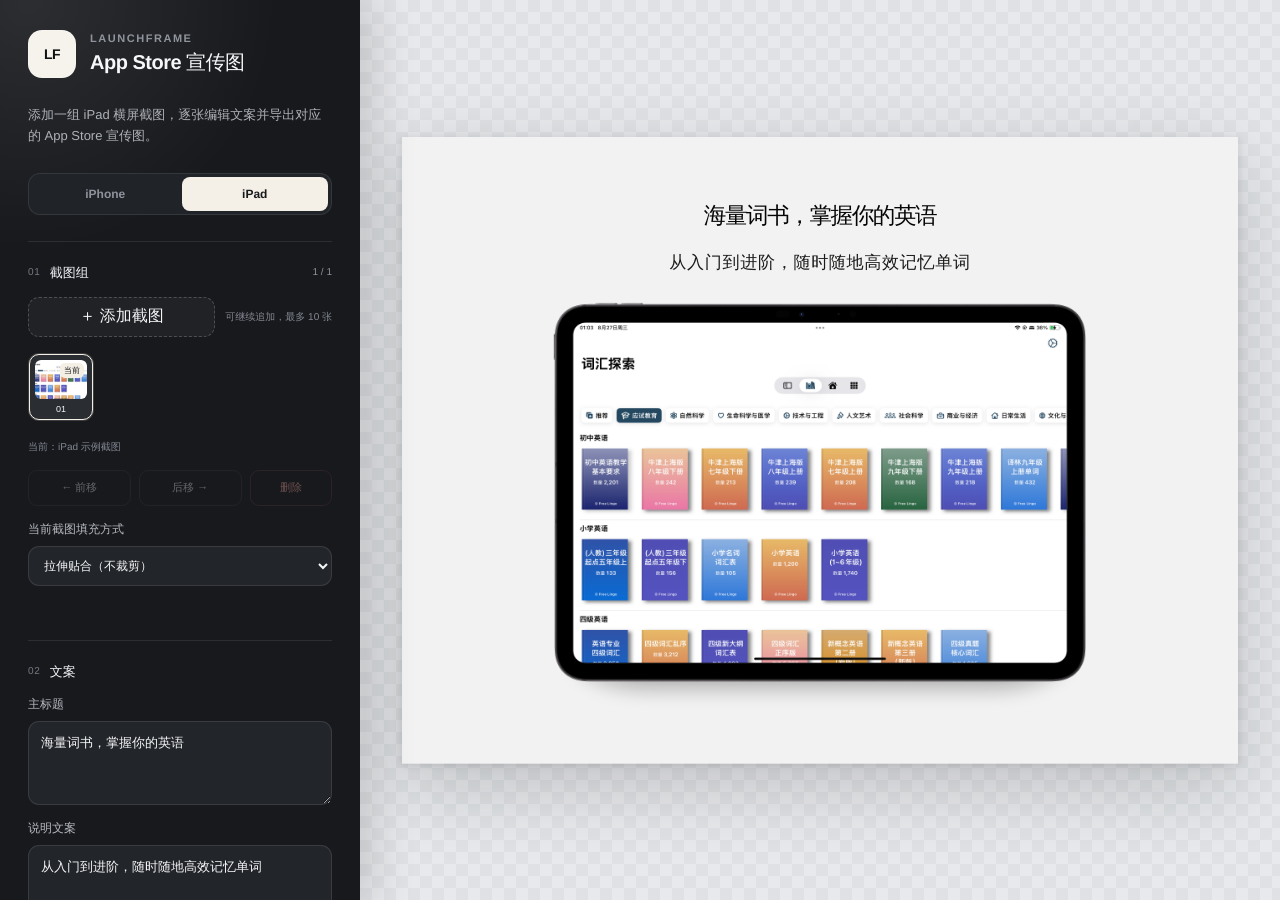
==== ipad.html @ 3bd72f80 "Add iPad App Store renderer" ====
<!doctype html>
<html lang="zh-CN">
  <head>
    <meta charset="UTF-8" />
    <meta name="viewport" content="width=device-width, initial-scale=1" />
    <meta name="color-scheme" content="light" />
    <title>LaunchFrame · iPad App Store 宣传图</title>
    <link rel="stylesheet" href="./styles.css?v=20260714" />
  </head>
  <body data-product="ipad">
    <div class="workspace">
      <aside class="controls" aria-label="iPad 宣传图设置">
        <header class="controls-header">
          <div class="product-mark" aria-hidden="true">LF</div>
          <div>
            <p class="eyebrow">LaunchFrame</p>
            <h1>App Store 宣传图</h1>
          </div>
        </header>

        <p class="intro">
          添加一组 iPad 横屏截图，逐张编辑文案并导出对应的 App Store 宣传图。
        </p>

        <nav class="product-switcher" aria-label="设备类型">
          <a href="./">iPhone</a>
          <a href="./ipad.html" aria-current="page">iPad</a>
        </nav>

        <section class="control-section" aria-labelledby="screenshots-heading">
          <div class="section-heading">
            <span class="section-index">01</span>
            <h2 id="screenshots-heading">截图组</h2>
            <output id="pagePosition" class="page-position" aria-live="polite">1 / 1</output>
          </div>

          <div class="screenshot-add-row">
            <input
              id="screenshotInput"
              class="visually-hidden"
              type="file"
              multiple
              accept="image/png,image/jpeg,image/webp"
              aria-describedby="screenshotHelp"
            />
            <label id="screenshotAddButton" class="upload-button screenshot-add-button" for="screenshotInput">
              ＋ 添加截图
            </label>
            <small id="screenshotHelp">可继续追加，最多 10 张</small>
          </div>

          <ol id="screenshotList" class="screenshot-list" aria-label="宣传图顺序"></ol>
          <p id="screenshotName" class="current-screenshot-name"></p>

          <div class="screenshot-order-actions" role="group" aria-label="当前截图操作">
            <button id="moveScreenshotPrevious" class="secondary-button" type="button">← 前移</button>
            <button id="moveScreenshotNext" class="secondary-button" type="button">后移 →</button>
            <button id="deleteScreenshot" class="danger-button" type="button">删除</button>
          </div>

          <label class="field" for="fitSelect">
            <span>当前截图填充方式</span>
            <select id="fitSelect">
              <option value="fill">拉伸贴合（不裁剪）</option>
              <option value="cover">铺满屏幕（可能裁剪）</option>
              <option value="contain">完整显示（可能留边）</option>
            </select>
          </label>

          <p id="screenshotStatus" class="screenshot-status" role="status" aria-live="polite"></p>
        </section>

        <section class="control-section" aria-labelledby="content-heading">
          <div class="section-heading">
            <span class="section-index">02</span>
            <h2 id="content-heading">文案</h2>
          </div>

          <label class="field" for="titleInput">
            <span>主标题</span>
            <textarea id="titleInput" rows="3" spellcheck="false"></textarea>
          </label>

          <label class="field" for="subtitleInput">
            <span>说明文案</span>
            <textarea id="subtitleInput" rows="3" spellcheck="false"></textarea>
          </label>
        </section>

        <section class="control-section" aria-labelledby="device-heading">
          <div class="section-heading">
            <span class="section-index">03</span>
            <h2 id="device-heading">设备</h2>
          </div>

          <label class="field" for="frameSelect">
            <span>iPad 原机框</span>
            <select id="frameSelect"></select>
          </label>
        </section>

        <section class="control-section" aria-labelledby="layout-heading">
          <div class="section-heading">
            <span class="section-index">04</span>
            <h2 id="layout-heading">构图微调</h2>
          </div>

          <label class="range-field" for="deviceWidthInput">
            <span>
              <span>iPad 宽度</span>
              <output id="deviceWidthOutput" for="deviceWidthInput"></output>
            </span>
            <input id="deviceWidthInput" type="range" min="1500" max="2200" step="4" />
          </label>

          <label class="range-field" for="deviceTopInput">
            <span>
              <span>iPad 上边距</span>
              <output id="deviceTopOutput" for="deviceTopInput"></output>
            </span>
            <input id="deviceTopInput" type="range" min="460" max="720" step="4" />
          </label>
        </section>

        <div id="controlsActions" class="controls-actions">
          <button id="resetButton" class="secondary-button" type="button">恢复默认</button>
          <button id="focusButton" class="secondary-button" type="button">专注预览</button>
          <button id="exportButton" class="primary-button export-current" type="button" disabled>
            导出当前 PNG
          </button>
          <button id="exportAllButton" class="secondary-button export-all" type="button" hidden>
            导出全部（1）
          </button>
        </div>

        <p id="multiDownloadHint" class="download-hint" hidden>
          将逐张下载多个 PNG；浏览器可能询问是否允许多个下载。
        </p>
        <p id="exportStatus" class="export-status" role="status" aria-live="polite"></p>

        <footer class="controls-footer">
          <span>iPad 横屏画布</span>
          <strong>2732 × 2048 px</strong>
          <span id="zoomLabel" class="zoom-label"></span>
        </footer>
      </aside>

      <main id="stage" class="stage" aria-label="iPad 宣传图预览区域">
        <div id="canvasShell" class="canvas-shell">
          <article id="artboard" class="artboard" aria-label="iPad App Store 宣传图画布">
            <header class="poster-copy">
              <h2 id="posterTitle"></h2>
              <p id="posterSubtitle"></p>
            </header>

            <div id="device" class="device" aria-label="iPad 预览">
              <div id="deviceScreen" class="device-screen">
                <img id="screenshotImage" crossorigin="anonymous" alt="应用截图" hidden />
                <div id="screenPlaceholder" class="screen-placeholder">
                  <span>上传 iPad 横屏截图</span>
                </div>
              </div>
              <img id="frameImage" class="frame-image" alt="" />
            </div>
          </article>
        </div>
      </main>
    </div>

    <div class="poster-copy export-text-measure" aria-hidden="true">
      <h2 id="exportMeasureTitle"></h2>
      <p id="exportMeasureSubtitle"></p>
    </div>

    <script src="./app.js?v=20260714-3"></script>
  </body>
</html>
---- styles.css ----
:root {
  color: #17181b;
  background: #e7e8eb;
  font-family:
    Inter, ui-sans-serif, -apple-system, BlinkMacSystemFont, "SF Pro Text",
    "PingFang SC", "Microsoft YaHei", sans-serif;
  font-synthesis: none;
  text-rendering: geometricPrecision;
  --artboard-width: 1320px;
  --artboard-height: 2868px;
  --poster-background: #fdfdfc;
  --screenshot-aspect-ratio: 1320 / 2868;
  --copy-top: 130px;
  --copy-side: 82px;
  --copy-width: 1156px;
  --title-font-family: "PingFang SC", "SF Pro Display", "Helvetica Neue", Arial, sans-serif;
  --title-font-size: 112px;
  --title-font-weight: 750;
  --title-letter-spacing: -5px;
  --title-line-height: 1.04;
  --subtitle-font-family: "Songti SC", STSong, "Noto Serif CJK SC", "Times New Roman", serif;
  --subtitle-font-size: 60px;
  --subtitle-font-weight: 400;
  --subtitle-letter-spacing: 2px;
  --subtitle-line-height: 1.4;
  --copy-gap: 60px;
  --device-default-width: 930px;
}

* {
  box-sizing: border-box;
}

[hidden] {
  display: none !important;
}

html,
body {
  width: 100%;
  min-width: 0;
  height: 100%;
  margin: 0;
}

body {
  overflow: hidden;
}

button,
textarea,
select,
input {
  font: inherit;
}

button,
select,
input[type="range"],
.upload-button {
  cursor: pointer;
}

.workspace {
  display: grid;
  grid-template-columns: 360px minmax(0, 1fr);
  width: 100%;
  height: 100%;
}

.controls {
  position: relative;
  z-index: 10;
  display: flex;
  flex-direction: column;
  gap: 26px;
  min-width: 0;
  padding: 30px 28px 24px;
  overflow-y: auto;
  color: #f6f7f8;
  background:
    radial-gradient(circle at 8% 0%, rgb(255 255 255 / 9%), transparent 26%),
    #17191d;
  box-shadow: 12px 0 42px rgb(17 18 20 / 16%);
}

.controls-header {
  display: flex;
  align-items: center;
  gap: 14px;
}

.product-mark {
  display: grid;
  flex: 0 0 auto;
  place-items: center;
  width: 48px;
  height: 48px;
  border: 1px solid rgb(255 255 255 / 16%);
  border-radius: 14px;
  color: #111215;
  background: #f6f3ed;
  font-size: 14px;
  font-weight: 800;
  letter-spacing: -0.04em;
}

.eyebrow,
.controls-header h1,
.section-heading h2,
.intro,
.poster-copy h2,
.poster-copy p {
  margin: 0;
}

.eyebrow {
  margin-bottom: 4px;
  color: #90949c;
  font-size: 11px;
  font-weight: 700;
  letter-spacing: 0.14em;
  text-transform: uppercase;
}

.controls-header h1 {
  font-size: 20px;
  font-weight: 680;
  letter-spacing: -0.025em;
}

.intro {
  color: #aeb1b7;
  font-size: 13px;
  line-height: 1.65;
}

.product-switcher {
  display: grid;
  grid-template-columns: 1fr 1fr;
  gap: 3px;
  padding: 3px;
  border: 1px solid rgb(255 255 255 / 9%);
  border-radius: 12px;
  background: #202328;
}

.product-switcher a {
  display: grid;
  place-items: center;
  min-height: 34px;
  border-radius: 8px;
  color: #8f939b;
  font-size: 12px;
  font-weight: 650;
  text-decoration: none;
  transition:
    color 150ms ease,
    background 150ms ease;
}

.product-switcher a:hover {
  color: #f1f2f3;
}

.product-switcher a[aria-current="page"] {
  color: #18191c;
  background: #f4f0e7;
}

.control-section {
  display: grid;
  gap: 15px;
  padding-top: 22px;
  border-top: 1px solid rgb(255 255 255 / 9%);
}

.section-heading {
  display: flex;
  align-items: center;
  gap: 9px;
}

.page-position {
  margin-left: auto;
  color: #8d919a;
  font-size: 10px;
  font-variant-numeric: tabular-nums;
}

.section-index {
  color: #757982;
  font-size: 10px;
  font-variant-numeric: tabular-nums;
  letter-spacing: 0.08em;
}

.section-heading h2 {
  font-size: 13px;
  font-weight: 660;
}

.field,
.range-field {
  display: grid;
  gap: 8px;
  color: #b7bac0;
  font-size: 12px;
  font-weight: 580;
}

.field textarea,
.field select {
  width: 100%;
  border: 1px solid rgb(255 255 255 / 10%);
  border-radius: 11px;
  outline: none;
  color: #f5f6f7;
  background: #22252a;
  transition:
    border-color 150ms ease,
    background 150ms ease;
}

.field textarea {
  min-height: 76px;
  padding: 11px 12px;
  resize: vertical;
  font-size: 13px;
  line-height: 1.55;
}

.field select {
  height: 40px;
  padding: 0 11px;
  font-size: 12px;
}

.field textarea:focus,
.field select:focus,
.upload-button:focus-within {
  border-color: #f4efe4;
  background: #272a30;
}

.upload-button {
  display: grid;
  gap: 3px;
  min-height: 58px;
  padding: 11px 12px;
  border: 1px dashed rgb(255 255 255 / 20%);
  border-radius: 11px;
  color: #f3f4f5;
  background: rgb(255 255 255 / 4%);
  transition:
    border-color 150ms ease,
    background 150ms ease;
}

.upload-button:hover {
  border-color: rgb(255 255 255 / 42%);
  background: rgb(255 255 255 / 7%);
}

.upload-button small {
  max-width: 100%;
  overflow: hidden;
  color: #838791;
  font-size: 10px;
  font-weight: 500;
  text-overflow: ellipsis;
  white-space: nowrap;
}

.screenshot-add-row {
  display: grid;
  grid-template-columns: 1fr auto;
  align-items: center;
  gap: 6px 10px;
}

.screenshot-add-button {
  display: flex;
  align-items: center;
  justify-content: center;
  min-height: 40px;
  padding: 8px 12px;
}

.screenshot-add-row small {
  color: #838791;
  font-size: 10px;
  white-space: nowrap;
}

.screenshot-add-button[aria-disabled="true"] {
  cursor: not-allowed;
  opacity: 0.48;
}

.screenshot-list {
  display: flex;
  gap: 8px;
  margin: 0;
  padding: 2px 1px 7px;
  overflow-x: auto;
  list-style: none;
  overscroll-behavior-inline: contain;
  scroll-snap-type: x proximity;
}

.screenshot-item {
  flex: 0 0 64px;
  scroll-snap-align: start;
}

.screenshot-card {
  position: relative;
  display: grid;
  gap: 5px;
  width: 100%;
  padding: 5px;
  border: 1px solid rgb(255 255 255 / 10%);
  border-radius: 10px;
  color: #aeb1b7;
  background: #22252a;
}

.screenshot-card img,
.screenshot-card-placeholder {
  display: block;
  width: 100%;
  aspect-ratio: var(--screenshot-aspect-ratio);
  border-radius: 6px;
  background: #34373d;
}

.screenshot-card img {
  object-fit: cover;
}

.screenshot-card-placeholder {
  background:
    linear-gradient(135deg, rgb(255 255 255 / 8%), transparent 55%),
    #34373d;
}

.screenshot-card[aria-current="true"] {
  border-color: #f4efe4;
  color: #f5f6f7;
  background: #2a2d32;
  box-shadow: 0 0 0 1px rgb(244 239 228 / 18%);
}

.screenshot-card-index {
  font-size: 9px;
  font-variant-numeric: tabular-nums;
  text-align: center;
}

.screenshot-current-badge {
  position: absolute;
  top: 8px;
  right: 8px;
  padding: 2px 4px;
  border-radius: 5px;
  color: #17191d;
  background: #f4efe4;
  font-size: 8px;
}

.screenshot-card:not([aria-current="true"]) .screenshot-current-badge {
  display: none;
}

.current-screenshot-name,
.screenshot-status {
  margin: -2px 0 0;
  color: #838791;
  font-size: 10px;
  line-height: 1.5;
}

.current-screenshot-name {
  overflow: hidden;
  text-overflow: ellipsis;
  white-space: nowrap;
}

.screenshot-status {
  min-height: 15px;
}

.screenshot-status.is-error {
  color: #ffaaa0;
}

.screenshot-order-actions {
  display: grid;
  grid-template-columns: 1fr 1fr 0.8fr;
  gap: 8px;
}

.screenshot-order-actions button {
  min-height: 36px;
  border-radius: 9px;
  font-size: 11px;
  font-weight: 650;
}

.screenshot-order-actions button:disabled {
  cursor: not-allowed;
  opacity: 0.38;
}

.danger-button {
  border: 1px solid rgb(255 128 116 / 25%);
  color: #ffaaa0;
  background: transparent;
}

.range-field > span {
  display: flex;
  justify-content: space-between;
  gap: 12px;
}

.range-field output {
  color: #f3f4f5;
  font-size: 11px;
  font-variant-numeric: tabular-nums;
}

.range-field input {
  width: 100%;
  accent-color: #f3efe7;
}

.controls-actions {
  display: grid;
  grid-template-columns: 1fr 1fr;
  gap: 10px;
}

.controls-actions button {
  min-height: 42px;
  border-radius: 11px;
  font-size: 12px;
  font-weight: 680;
}

.controls-actions button:disabled {
  cursor: not-allowed;
  opacity: 0.58;
}

.secondary-button {
  border: 1px solid rgb(255 255 255 / 12%);
  color: #e5e6e8;
  background: transparent;
}

.primary-button {
  border: 1px solid #f4f0e7;
  color: #18191c;
  background: #f4f0e7;
}

.export-current {
  grid-column: 1 / -1;
}

.controls-actions.has-multiple .export-current {
  grid-column: auto;
  border-color: rgb(255 255 255 / 12%);
  color: #e5e6e8;
  background: transparent;
}

.controls-actions.has-multiple .export-all {
  border-color: #f4f0e7;
  color: #18191c;
  background: #f4f0e7;
}

.download-hint {
  margin: -18px 0 0;
  color: #838791;
  font-size: 10px;
  line-height: 1.5;
  text-align: center;
}

.export-status {
  min-height: 15px;
  margin: -18px 0 0;
  color: #92969f;
  font-size: 10px;
  line-height: 1.5;
  text-align: center;
}

.export-status.is-error {
  color: #ffaaa0;
}

button:focus-visible,
.screenshot-card:focus-visible,
.product-switcher a:focus-visible,
#screenshotInput:focus-visible + .screenshot-add-button {
  outline: 2px solid #f4efe4;
  outline-offset: 2px;
}

.controls-footer {
  display: flex;
  align-items: baseline;
  gap: 8px;
  margin-top: auto;
  padding-top: 4px;
  color: #737780;
  font-size: 10px;
  font-variant-numeric: tabular-nums;
}

.controls-footer strong {
  color: #b7bac0;
  font-weight: 600;
}

.zoom-label {
  margin-left: auto;
}

.stage {
  position: relative;
  display: grid;
  place-items: center;
  min-width: 0;
  min-height: 0;
  padding: 42px;
  overflow: auto;
  background:
    linear-gradient(45deg, rgb(255 255 255 / 28%) 25%, transparent 25%) 0 0 / 24px 24px,
    linear-gradient(-45deg, rgb(255 255 255 / 28%) 25%, transparent 25%) 0 12px / 24px 24px,
    linear-gradient(45deg, transparent 75%, rgb(255 255 255 / 28%) 75%) 12px -12px / 24px 24px,
    linear-gradient(-45deg, transparent 75%, rgb(255 255 255 / 28%) 75%) -12px 0 / 24px 24px,
    #dfe1e4;
}

.canvas-shell {
  position: relative;
  flex: none;
  box-shadow:
    0 24px 70px rgb(19 21 24 / 18%),
    0 2px 8px rgb(19 21 24 / 12%);
}

.artboard {
  position: absolute;
  inset: 0 auto auto 0;
  width: var(--artboard-width);
  height: var(--artboard-height);
  overflow: hidden;
  color: #080808;
  background: var(--poster-background);
  transform-origin: left top;
  -webkit-font-smoothing: antialiased;
}

.poster-copy {
  position: absolute;
  z-index: 5;
  top: var(--copy-top);
  right: var(--copy-side);
  left: var(--copy-side);
  text-align: center;
}

.poster-copy h2 {
  color: #050505;
  font-family: var(--title-font-family);
  font-size: var(--title-font-size);
  font-weight: var(--title-font-weight);
  letter-spacing: var(--title-letter-spacing);
  line-height: var(--title-line-height);
  white-space: pre-line;
}

.poster-copy p {
  margin-top: var(--copy-gap);
  color: #1b1b1a;
  font-family: var(--subtitle-font-family);
  font-size: var(--subtitle-font-size);
  font-weight: var(--subtitle-font-weight);
  letter-spacing: var(--subtitle-letter-spacing);
  line-height: var(--subtitle-line-height);
  white-space: pre-line;
}

.export-text-measure {
  position: fixed;
  z-index: -1;
  top: 0;
  right: auto;
  left: -10000px;
  width: var(--copy-width);
  opacity: 0;
  pointer-events: none;
}

.device {
  position: absolute;
  z-index: 2;
  left: 50%;
  width: var(--device-default-width);
  isolation: isolate;
  transform: translateX(-50%);
}

.device::before {
  position: absolute;
  z-index: -2;
  inset: 3% 5% 2%;
  border-radius: 15% / 8%;
  background: rgb(0 0 0 / 18%);
  box-shadow:
    0 42px 64px rgb(0 0 0 / 25%),
    0 10px 22px rgb(0 0 0 / 12%);
  content: "";
}

.device-screen {
  position: absolute;
  z-index: 1;
  overflow: hidden;
  background: #f2f4f5;
}

.device-screen img {
  display: block;
  width: 100%;
  height: 100%;
  object-fit: cover;
  object-position: center;
}

.screen-placeholder {
  display: grid;
  position: absolute;
  inset: 0;
  place-items: center;
  color: #61717c;
  background:
    radial-gradient(circle at 30% 22%, #e5f5f5, transparent 38%),
    linear-gradient(145deg, #f5f1e9, #d8e8ec);
  font-size: 44px;
  font-weight: 650;
}

.frame-image {
  position: absolute;
  z-index: 3;
  inset: 0;
  display: block;
  width: 100%;
  height: 100%;
  pointer-events: none;
  user-select: none;
}

.visually-hidden {
  position: absolute !important;
  width: 1px !important;
  height: 1px !important;
  padding: 0 !important;
  overflow: hidden !important;
  clip: rect(0, 0, 0, 0) !important;
  white-space: nowrap !important;
  border: 0 !important;
}

body.preview-only .workspace {
  grid-template-columns: 1fr;
}

body.preview-only .controls {
  display: none;
}

body.render-mode {
  width: var(--artboard-width);
  height: var(--artboard-height);
  overflow: hidden;
  background: var(--poster-background);
}

body.render-mode .workspace {
  display: block;
  width: var(--artboard-width);
  height: var(--artboard-height);
}

body.render-mode .controls {
  display: none;
}

body.render-mode .stage {
  display: block;
  width: var(--artboard-width);
  height: var(--artboard-height);
  padding: 0;
  overflow: hidden;
  background: transparent;
}

body.render-mode .canvas-shell {
  width: var(--artboard-width) !important;
  height: var(--artboard-height) !important;
  box-shadow: none;
}

body.render-mode .artboard {
  transform: none !important;
}

@media (max-width: 820px) {
  .workspace {
    grid-template-columns: 300px minmax(0, 1fr);
  }

  .controls {
    padding-right: 22px;
    padding-left: 22px;
  }

  .stage {
    padding: 24px;
  }
}
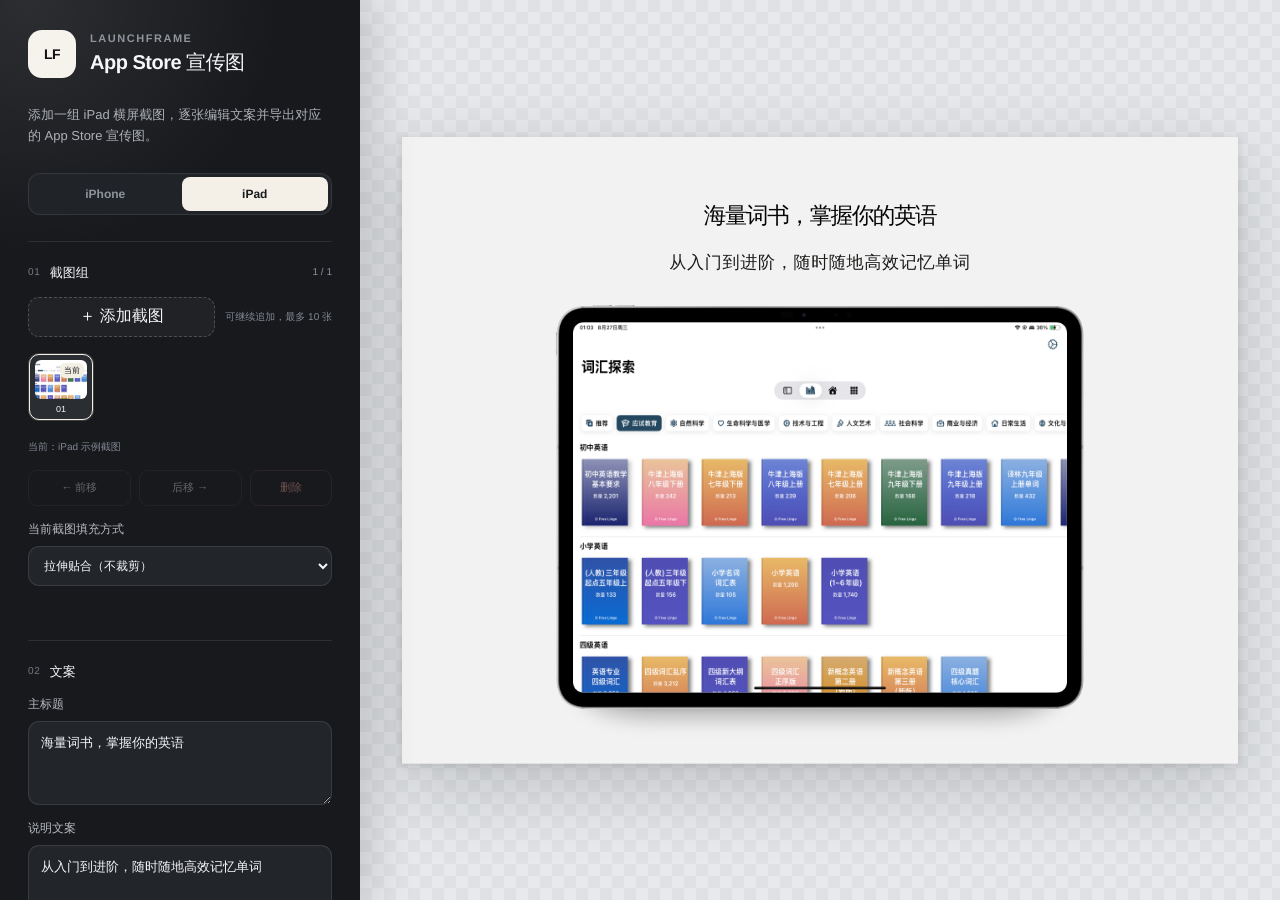
==== commit af8fc625: "Improve App Store screenshot rendering workflows" ====
--- a/ipad.html
+++ b/ipad.html
@@ -5,7 +5,7 @@
     <meta name="viewport" content="width=device-width, initial-scale=1" />
     <meta name="color-scheme" content="light" />
     <title>LaunchFrame · iPad App Store 宣传图</title>
-    <link rel="stylesheet" href="./styles.css?v=20260714" />
+    <link rel="stylesheet" href="./styles.css?v=20260808-ipad-layouts" />
   </head>
   <body data-product="ipad">
     <div class="workspace">
@@ -87,9 +87,50 @@
           </label>
         </section>
 
+        <section id="layoutSection" class="control-section" aria-labelledby="templates-heading">
+          <div class="section-heading">
+            <span class="section-index">03</span>
+            <h2 id="templates-heading">排版模板</h2>
+          </div>
+
+          <div
+            id="layoutGallery"
+            class="layout-gallery"
+            role="radiogroup"
+            aria-label="iPad 宣传图排版模板"
+          ></div>
+
+          <div class="layout-subsection">
+            <span class="layout-subsection-label">整组主题</span>
+            <div id="themeOptions" class="theme-options" role="radiogroup" aria-label="整组主题"></div>
+          </div>
+
+          <div id="slotAssignmentPanel" class="layout-subsection" hidden>
+            <span class="layout-subsection-label">图片槽位</span>
+            <div id="slotAssignments" class="slot-assignments"></div>
+            <p id="slotAssignmentHint" class="layout-hint"></p>
+          </div>
+
+          <div id="annotationPanel" class="layout-subsection" hidden>
+            <label class="toggle-field" for="annotationsToggle">
+              <span>显示步骤标注</span>
+              <input id="annotationsToggle" type="checkbox" />
+            </label>
+            <div id="annotationFields" class="annotation-fields" hidden></div>
+            <p id="annotationStatus" class="layout-hint" role="status" aria-live="polite"></p>
+          </div>
+
+          <p
+            id="layoutValidationStatus"
+            class="layout-hint"
+            role="status"
+            aria-live="polite"
+          ></p>
+        </section>
+
         <section class="control-section" aria-labelledby="device-heading">
           <div class="section-heading">
-            <span class="section-index">03</span>
+            <span class="section-index">04</span>
             <h2 id="device-heading">设备</h2>
           </div>
 
@@ -97,29 +138,91 @@
             <span>iPad 原机框</span>
             <select id="frameSelect"></select>
           </label>
+          <p class="layout-hint">默认使用 13″ 银色机框；需要时仍可切换 11″ 或深空黑色。</p>
         </section>
 
         <section class="control-section" aria-labelledby="layout-heading">
           <div class="section-heading">
-            <span class="section-index">04</span>
+            <span class="section-index">05</span>
             <h2 id="layout-heading">构图微调</h2>
           </div>
 
-          <label class="range-field" for="deviceWidthInput">
-            <span>
-              <span>iPad 宽度</span>
-              <output id="deviceWidthOutput" for="deviceWidthInput"></output>
-            </span>
-            <input id="deviceWidthInput" type="range" min="1500" max="2200" step="4" />
-          </label>
-
-          <label class="range-field" for="deviceTopInput">
-            <span>
-              <span>iPad 上边距</span>
-              <output id="deviceTopOutput" for="deviceTopInput"></output>
-            </span>
-            <input id="deviceTopInput" type="range" min="460" max="720" step="4" />
-          </label>
+          <div id="classicLayoutControls" class="layout-control-group">
+            <label class="range-field" for="deviceWidthInput">
+              <span>
+                <span>iPad 宽度</span>
+                <output id="deviceWidthOutput" for="deviceWidthInput"></output>
+              </span>
+              <input id="deviceWidthInput" type="range" min="1500" max="2200" step="4" />
+            </label>
+
+            <label class="range-field" for="deviceTopInput">
+              <span>
+                <span>iPad 上边距</span>
+                <output id="deviceTopOutput" for="deviceTopInput"></output>
+              </span>
+              <input id="deviceTopInput" type="range" min="460" max="720" step="4" />
+            </label>
+          </div>
+
+          <div id="presetLayoutControls" class="layout-control-group" hidden>
+            <label class="range-field layout-tuning-control" data-tuning-control="scale" for="layoutScaleInput">
+              <span>
+                <span>整体缩放</span>
+                <output id="layoutScaleOutput" for="layoutScaleInput"></output>
+              </span>
+              <input id="layoutScaleInput" type="range" min="0.94" max="1.05" step="0.01" />
+            </label>
+
+            <label class="range-field layout-tuning-control" data-tuning-control="y" for="layoutYInput">
+              <span>
+                <span>垂直偏移</span>
+                <output id="layoutYOutput" for="layoutYInput"></output>
+              </span>
+              <input id="layoutYInput" type="range" min="-80" max="80" step="4" />
+            </label>
+
+            <label class="range-field layout-tuning-control" data-tuning-control="spread" for="layoutSpreadInput">
+              <span>
+                <span>展开度</span>
+                <output id="layoutSpreadOutput" for="layoutSpreadInput"></output>
+              </span>
+              <input id="layoutSpreadInput" type="range" min="0.9" max="1.1" step="0.01" />
+            </label>
+
+            <label class="range-field layout-tuning-control" data-tuning-control="tilt" for="layoutTiltInput">
+              <span>
+                <span>倾斜强度</span>
+                <output id="layoutTiltOutput" for="layoutTiltInput"></output>
+              </span>
+              <input id="layoutTiltInput" type="range" min="0" max="1" step="0.05" />
+            </label>
+
+            <label class="range-field layout-tuning-control" data-tuning-control="focusX" for="focusXInput">
+              <span>
+                <span>聚焦水平位置</span>
+                <output id="focusXOutput" for="focusXInput"></output>
+              </span>
+              <input id="focusXInput" type="range" min="0.2" max="0.8" step="0.02" />
+            </label>
+
+            <label class="range-field layout-tuning-control" data-tuning-control="focusY" for="focusYInput">
+              <span>
+                <span>聚焦垂直位置</span>
+                <output id="focusYOutput" for="focusYInput"></output>
+              </span>
+              <input id="focusYInput" type="range" min="0.2" max="0.8" step="0.02" />
+            </label>
+
+            <label class="toggle-field layout-tuning-control" data-tuning-control="mirror" for="layoutMirrorToggle">
+              <span>镜像构图</span>
+              <input id="layoutMirrorToggle" type="checkbox" />
+            </label>
+
+            <button id="resetLayoutButton" class="secondary-button reset-layout-button" type="button">
+              恢复本模板默认
+            </button>
+          </div>
         </section>
 
         <div id="controlsActions" class="controls-actions">
@@ -152,6 +255,8 @@
               <h2 id="posterTitle"></h2>
               <p id="posterSubtitle"></p>
             </header>
+
+            <div id="compositionLayer" class="composition-layer" aria-hidden="true" hidden></div>
 
             <div id="device" class="device" aria-label="iPad 预览">
               <div id="deviceScreen" class="device-screen">
@@ -172,6 +277,7 @@
       <p id="exportMeasureSubtitle"></p>
     </div>
 
-    <script src="./app.js?v=20260714-3"></script>
+    <script src="./layouts.js?v=20260808-ipad-layouts"></script>
+    <script src="./app.js?v=20260808-ipad-layouts"></script>
   </body>
 </html>
--- a/styles.css
+++ b/styles.css
@@ -9,6 +9,17 @@
   --artboard-width: 1320px;
   --artboard-height: 2868px;
   --poster-background: #fdfdfc;
+  --poster-title-color: #050505;
+  --poster-subtitle-color: #1b1b1a;
+  --poster-accent-color: #3b82f6;
+  --annotation-surface: rgb(18 21 27 / 92%);
+  --annotation-text: #f7f9fc;
+  --annotation-label-font-size: 38px;
+  --annotation-index-font-size: 28px;
+  --annotation-circle-size: 64px;
+  --annotation-gap: 16px;
+  --composition-shadow-color: rgb(0 0 0 / 25%);
+  --lens-border-color: rgb(255 255 255 / 92%);
   --screenshot-aspect-ratio: 1320 / 2868;
   --copy-top: 130px;
   --copy-side: 82px;
@@ -436,6 +447,230 @@
   accent-color: #f3efe7;
 }
 
+.layout-gallery {
+  display: grid;
+  grid-template-columns: repeat(2, minmax(0, 1fr));
+  gap: 8px;
+}
+
+.layout-card {
+  display: grid;
+  grid-template-columns: 34px minmax(0, 1fr);
+  gap: 8px;
+  align-items: center;
+  min-height: 68px;
+  padding: 7px;
+  border: 1px solid rgb(255 255 255 / 10%);
+  border-radius: 11px;
+  color: #b8bbc1;
+  background: #22252a;
+  text-align: left;
+}
+
+.layout-card:hover {
+  border-color: rgb(255 255 255 / 24%);
+  background: #272a30;
+}
+
+.layout-card[aria-checked="true"] {
+  border-color: #f4efe4;
+  color: #f5f6f7;
+  background: #2c2f35;
+  box-shadow: 0 0 0 1px rgb(244 239 228 / 15%);
+}
+
+.layout-card-copy {
+  display: grid;
+  gap: 3px;
+  min-width: 0;
+}
+
+.layout-card-copy strong {
+  overflow: hidden;
+  font-size: 10px;
+  font-weight: 680;
+  text-overflow: ellipsis;
+  white-space: nowrap;
+}
+
+.layout-card-copy small {
+  overflow: hidden;
+  color: #858a94;
+  font-size: 8px;
+  font-weight: 500;
+  text-overflow: ellipsis;
+  white-space: nowrap;
+}
+
+.layout-thumbnail {
+  position: relative;
+  width: 32px;
+  height: 52px;
+  overflow: hidden;
+  border: 1px solid rgb(255 255 255 / 12%);
+  border-radius: 6px;
+  background: #f5f4f1;
+}
+
+.layout-thumbnail-device {
+  position: absolute;
+  display: block;
+  border: 1px solid #262a31;
+  border-radius: 4px;
+  background: linear-gradient(160deg, #c8dbef, #eef3f7);
+  box-shadow: 0 2px 4px rgb(0 0 0 / 18%);
+  transform-origin: center top;
+}
+
+.layout-thumbnail-device.is-card {
+  border-color: rgb(38 42 49 / 42%);
+  border-radius: 3px;
+}
+
+.layout-thumbnail-device.is-detail {
+  border-color: rgb(38 42 49 / 32%);
+  border-radius: 2px;
+  background: #dce9f4;
+}
+
+body[data-product="ipad"] .layout-card {
+  grid-template-columns: 54px minmax(0, 1fr);
+}
+
+.layout-card-slot-count {
+  position: absolute;
+  right: 2px;
+  bottom: 2px;
+  display: grid;
+  place-items: center;
+  min-width: 12px;
+  height: 12px;
+  padding: 0 3px;
+  border-radius: 6px;
+  color: #fff;
+  background: rgb(17 20 27 / 82%);
+  font-size: 7px;
+  font-weight: 700;
+}
+
+.layout-subsection {
+  display: grid;
+  gap: 9px;
+  padding-top: 2px;
+}
+
+.layout-subsection-label {
+  color: #b7bac0;
+  font-size: 11px;
+  font-weight: 620;
+}
+
+.theme-options {
+  display: grid;
+  grid-template-columns: repeat(4, minmax(0, 1fr));
+  gap: 7px;
+}
+
+.theme-option {
+  display: grid;
+  gap: 5px;
+  justify-items: center;
+  min-width: 0;
+  padding: 7px 3px 6px;
+  border: 1px solid rgb(255 255 255 / 10%);
+  border-radius: 9px;
+  color: #969aa3;
+  background: transparent;
+  font-size: 8px;
+}
+
+.theme-option[aria-checked="true"] {
+  border-color: #f4efe4;
+  color: #f5f6f7;
+  background: rgb(255 255 255 / 7%);
+}
+
+.theme-swatch {
+  width: 24px;
+  height: 24px;
+  border: 1px solid rgb(255 255 255 / 24%);
+  border-radius: 50%;
+  box-shadow: inset 0 0 0 1px rgb(0 0 0 / 8%);
+}
+
+.slot-assignments,
+.annotation-fields,
+.layout-control-group {
+  display: grid;
+  gap: 12px;
+}
+
+.slot-field {
+  display: grid;
+  grid-template-columns: 68px minmax(0, 1fr);
+  align-items: center;
+  gap: 10px;
+  color: #aeb1b7;
+  font-size: 10px;
+}
+
+.slot-field select,
+.annotation-field input {
+  width: 100%;
+  height: 36px;
+  padding: 0 9px;
+  border: 1px solid rgb(255 255 255 / 10%);
+  border-radius: 9px;
+  outline: none;
+  color: #f5f6f7;
+  background: #22252a;
+  font-size: 10px;
+}
+
+.annotation-field {
+  display: grid;
+  grid-template-columns: 58px minmax(0, 1fr);
+  align-items: center;
+  gap: 10px;
+  color: #aeb1b7;
+  font-size: 10px;
+}
+
+.toggle-field {
+  display: flex;
+  align-items: center;
+  justify-content: space-between;
+  gap: 12px;
+  color: #b7bac0;
+  font-size: 11px;
+  font-weight: 620;
+}
+
+.toggle-field input {
+  width: 34px;
+  height: 19px;
+  accent-color: #f4efe4;
+}
+
+.layout-hint {
+  min-height: 15px;
+  margin: 0;
+  color: #838791;
+  font-size: 9px;
+  line-height: 1.5;
+}
+
+.layout-hint.is-error {
+  color: #ffaaa0;
+}
+
+.reset-layout-button {
+  min-height: 36px;
+  border-radius: 9px;
+  font-size: 10px;
+  font-weight: 650;
+}
+
 .controls-actions {
   display: grid;
   grid-template-columns: 1fr 1fr;
@@ -578,7 +813,7 @@
 }
 
 .poster-copy h2 {
-  color: #050505;
+  color: var(--poster-title-color);
   font-family: var(--title-font-family);
   font-size: var(--title-font-size);
   font-weight: var(--title-font-weight);
@@ -589,7 +824,7 @@
 
 .poster-copy p {
   margin-top: var(--copy-gap);
-  color: #1b1b1a;
+  color: var(--poster-subtitle-color);
   font-family: var(--subtitle-font-family);
   font-size: var(--subtitle-font-size);
   font-weight: var(--subtitle-font-weight);
@@ -618,6 +853,260 @@
   transform: translateX(-50%);
 }
 
+.composition-layer {
+  position: absolute;
+  z-index: 2;
+  inset: 0;
+  pointer-events: none;
+}
+
+.composition-device,
+.composition-card,
+.composition-detail {
+  position: absolute;
+  isolation: isolate;
+  transform-origin: center top;
+}
+
+.composition-slot {
+  cursor: copy;
+  pointer-events: auto;
+  touch-action: none;
+  user-select: none;
+}
+
+.composition-slot[data-has-screenshot="true"] {
+  cursor: grab;
+}
+
+.composition-slot[data-has-screenshot="true"]:active {
+  cursor: grabbing;
+}
+
+.composition-slot > .composition-screen,
+.composition-slot > .composition-frame,
+.composition-slot > .composition-placeholder,
+.composition-card.composition-slot > img {
+  pointer-events: none;
+}
+
+.composition-slot::after {
+  position: absolute;
+  z-index: 6;
+  inset: 0;
+  border: 10px solid transparent;
+  border-radius: 14% / 7%;
+  content: "";
+  pointer-events: none;
+  transition:
+    border-color 120ms ease,
+    box-shadow 120ms ease;
+}
+
+.composition-card.composition-slot::after {
+  border-radius: inherit;
+}
+
+.composition-slot.is-drag-source {
+  opacity: 0.58;
+}
+
+.composition-slot.is-drop-target::after {
+  border-color: var(--poster-accent-color);
+  box-shadow:
+    inset 0 0 0 8px rgb(255 255 255 / 72%),
+    0 0 0 10px color-mix(in srgb, var(--poster-accent-color) 42%, transparent);
+}
+
+.composition-slot-badge {
+  position: absolute;
+  z-index: 7;
+  top: 3.5%;
+  left: 6%;
+  display: grid;
+  min-width: 84px;
+  height: 58px;
+  padding: 0 18px;
+  place-items: center;
+  border: 2px solid rgb(255 255 255 / 42%);
+  border-radius: 999px;
+  color: #fff;
+  background: rgb(12 16 24 / 78%);
+  box-shadow: 0 8px 24px rgb(0 0 0 / 24%);
+  font-size: 25px;
+  font-weight: 720;
+  letter-spacing: 0.02em;
+  line-height: 1;
+  pointer-events: none;
+}
+
+.composition-device::before,
+.composition-card::before {
+  position: absolute;
+  z-index: -2;
+  inset: 3% 5% 2%;
+  border-radius: 15% / 8%;
+  background: color-mix(in srgb, var(--composition-shadow-color) 72%, transparent);
+  box-shadow:
+    0 42px 64px var(--composition-shadow-color),
+    0 10px 22px color-mix(in srgb, var(--composition-shadow-color) 58%, transparent);
+  content: "";
+}
+
+.composition-screen {
+  position: absolute;
+  z-index: 1;
+  overflow: hidden;
+  background: #f2f4f5;
+}
+
+.composition-screen img,
+.composition-card img {
+  display: block;
+  width: 100%;
+  height: 100%;
+  object-position: center;
+}
+
+.composition-detail {
+  overflow: hidden;
+  border-radius: 40px;
+  background: #f2f4f5;
+  box-shadow:
+    0 34px 72px var(--composition-shadow-color),
+    0 8px 20px color-mix(in srgb, var(--composition-shadow-color) 62%, transparent);
+}
+
+.composition-detail::after {
+  position: absolute;
+  z-index: 3;
+  inset: 0;
+  border: 8px solid var(--lens-border-color);
+  border-radius: inherit;
+  content: "";
+  pointer-events: none;
+}
+
+.composition-detail img {
+  position: absolute;
+  display: block;
+  max-width: none;
+  object-fit: fill;
+}
+
+.composition-frame {
+  position: absolute;
+  z-index: 3;
+  inset: 0;
+  display: block;
+  width: 100%;
+  height: 100%;
+  user-select: none;
+}
+
+.composition-card {
+  overflow: hidden;
+  border: 3px solid rgb(255 255 255 / 68%);
+  border-radius: 58px;
+  background: #f2f4f5;
+}
+
+.composition-card::before {
+  inset: 0;
+  border-radius: inherit;
+}
+
+.composition-placeholder {
+  display: grid;
+  position: absolute;
+  z-index: 2;
+  inset: 0;
+  place-items: center;
+  padding: 32px;
+  color: #52606b;
+  background: linear-gradient(145deg, #f5f1e9, #d8e8ec);
+  font-size: 32px;
+  font-weight: 650;
+  text-align: center;
+}
+
+.focus-lens {
+  position: absolute;
+  z-index: 8;
+  overflow: hidden;
+  border-radius: 50%;
+  background-color: #eef1f4;
+  background-repeat: no-repeat;
+  box-shadow:
+    0 34px 72px var(--composition-shadow-color),
+    0 8px 20px color-mix(in srgb, var(--composition-shadow-color) 62%, transparent);
+}
+
+.focus-lens::after {
+  position: absolute;
+  z-index: 1;
+  inset: 0;
+  border: 10px solid var(--lens-border-color);
+  border-radius: inherit;
+  content: "";
+  pointer-events: none;
+}
+
+.focus-lens img {
+  position: absolute;
+  display: block;
+  max-width: none;
+  object-fit: fill;
+}
+
+.composition-arrow {
+  position: absolute;
+  z-index: 12;
+  display: grid;
+  place-items: center;
+  border-radius: 50%;
+  color: #fff;
+  background: var(--poster-accent-color);
+  box-shadow: 0 18px 42px color-mix(in srgb, var(--poster-accent-color) 40%, transparent);
+  font-size: 58px;
+  font-weight: 500;
+  line-height: 1;
+}
+
+.composition-annotation {
+  position: absolute;
+  z-index: 12;
+  display: grid;
+  grid-template-columns: var(--annotation-circle-size) minmax(0, 1fr);
+  align-items: center;
+  gap: var(--annotation-gap);
+  color: var(--poster-subtitle-color);
+  font-family: "PingFang SC", "SF Pro Text", "Helvetica Neue", Arial, sans-serif;
+  font-size: var(--annotation-label-font-size);
+  font-weight: 640;
+  line-height: 1.2;
+  white-space: nowrap;
+}
+
+.composition-annotation-index {
+  display: grid;
+  place-items: center;
+  width: var(--annotation-circle-size);
+  height: var(--annotation-circle-size);
+  border-radius: 50%;
+  color: var(--annotation-text);
+  background: var(--annotation-surface);
+  font-size: var(--annotation-index-font-size);
+  font-variant-numeric: tabular-nums;
+}
+
+.composition-annotation-label {
+  display: block;
+  min-width: 0;
+  overflow: hidden;
+  text-overflow: clip;
+}
+
 .device::before {
   position: absolute;
   z-index: -2;
@@ -724,6 +1213,17 @@
   transform: none !important;
 }
 
+body.render-mode .composition-slot,
+body.preview-only .composition-slot {
+  cursor: default;
+  pointer-events: none;
+}
+
+body.render-mode .composition-slot-badge,
+body.preview-only .composition-slot-badge {
+  display: none;
+}
+
 @media (max-width: 820px) {
   .workspace {
     grid-template-columns: 300px minmax(0, 1fr);
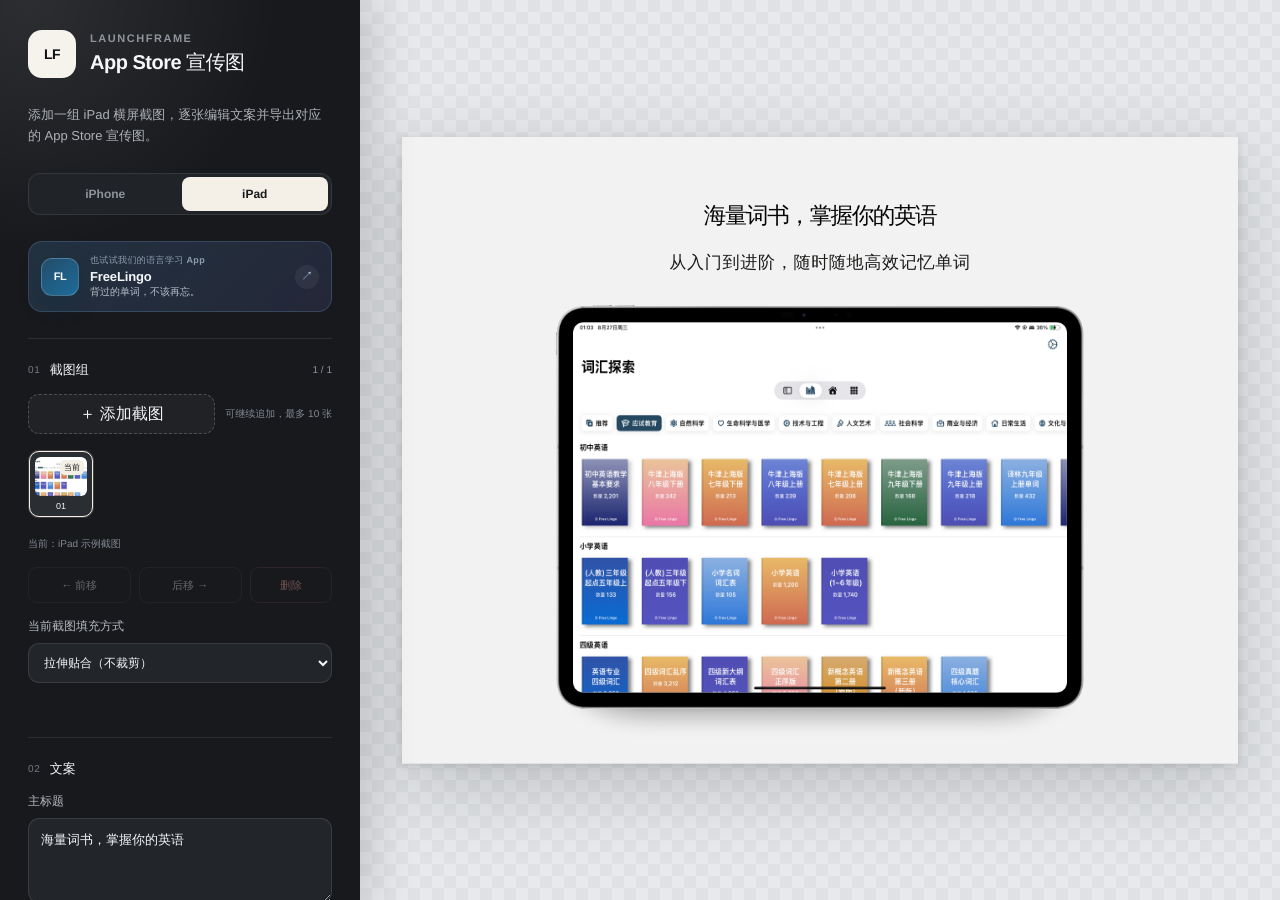
==== commit 873fe85f: "Add iPad cross-device layouts and FreeLingo promo" ====
--- a/ipad.html
+++ b/ipad.html
@@ -5,7 +5,7 @@
     <meta name="viewport" content="width=device-width, initial-scale=1" />
     <meta name="color-scheme" content="light" />
     <title>LaunchFrame · iPad App Store 宣传图</title>
-    <link rel="stylesheet" href="./styles.css?v=20260808-ipad-layouts" />
+    <link rel="stylesheet" href="./styles.css?v=20260809-freelingo-promo" />
   </head>
   <body data-product="ipad">
     <div class="workspace">
@@ -26,6 +26,22 @@
           <a href="./">iPhone</a>
           <a href="./ipad.html" aria-current="page">iPad</a>
         </nav>
+
+        <a
+          class="app-promo"
+          href="https://freelingo.ai/"
+          target="_blank"
+          rel="noopener noreferrer"
+          aria-label="访问 FreeLingo 官网：背过的单词，不该再忘。（新窗口打开）"
+        >
+          <span class="app-promo-mark" aria-hidden="true">FL</span>
+          <span class="app-promo-copy">
+            <small>也试试我们的语言学习 App</small>
+            <strong>FreeLingo</strong>
+            <span>背过的单词，不该再忘。</span>
+          </span>
+          <span class="app-promo-arrow" aria-hidden="true">↗</span>
+        </a>
 
         <section class="control-section" aria-labelledby="screenshots-heading">
           <div class="section-heading">
@@ -111,6 +127,35 @@
             <p id="slotAssignmentHint" class="layout-hint"></p>
           </div>
 
+          <div id="companionAssetPanel" class="layout-subsection companion-asset-panel" hidden>
+            <div class="companion-panel-heading">
+              <span class="layout-subsection-label">关联 iPhone 截图</span>
+              <span class="device-role-badge">辅助素材 · 不单独导出</span>
+            </div>
+            <input
+              id="iphoneScreenshotInput"
+              class="visually-hidden"
+              type="file"
+              multiple
+              accept="image/png,image/jpeg,image/webp"
+            />
+            <label id="iphoneScreenshotAddButton" class="upload-button companion-upload-button" for="iphoneScreenshotInput">
+              ＋ 添加竖版 iPhone 截图
+            </label>
+            <div id="iphoneAssetList" class="companion-asset-list" role="radiogroup" aria-label="iPhone 辅助截图"></div>
+            <label class="field companion-fit-field" for="iphoneFitSelect">
+              <span>当前辅助截图填充方式</span>
+              <select id="iphoneFitSelect">
+                <option value="cover">铺满屏幕（可能裁剪）</option>
+                <option value="contain">完整显示（可能留边）</option>
+              </select>
+            </label>
+            <button id="deleteIphoneAsset" class="danger-button companion-delete-button" type="button">
+              移除当前辅助截图
+            </button>
+            <p id="iphoneScreenshotStatus" class="layout-hint" role="status" aria-live="polite"></p>
+          </div>
+
           <div id="annotationPanel" class="layout-subsection" hidden>
             <label class="toggle-field" for="annotationsToggle">
               <span>显示步骤标注</span>
@@ -139,6 +184,12 @@
             <select id="frameSelect"></select>
           </label>
           <p class="layout-hint">默认使用 13″ 银色机框；需要时仍可切换 11″ 或深空黑色。</p>
+
+          <label id="iphoneFrameField" class="field companion-frame-field" for="iphoneFrameSelect" hidden>
+            <span>iPhone 辅助机框</span>
+            <select id="iphoneFrameSelect"></select>
+            <small>跨设备模板默认使用 Air 云白色机框。</small>
+          </label>
         </section>
 
         <section class="control-section" aria-labelledby="layout-heading">
@@ -267,6 +318,8 @@
               </div>
               <img id="frameImage" class="frame-image" alt="" />
             </div>
+
+            <div id="dropStatus" class="drop-status" role="status" aria-live="polite" hidden></div>
           </article>
         </div>
       </main>
@@ -277,7 +330,8 @@
       <p id="exportMeasureSubtitle"></p>
     </div>
 
-    <script src="./layouts.js?v=20260808-ipad-layouts"></script>
-    <script src="./app.js?v=20260808-ipad-layouts"></script>
+    <script src="./layouts.js?v=20260809-cross-device"></script>
+    <script src="./dragdrop.js?v=20260809-dragdrop-fix"></script>
+    <script src="./app.js?v=20260809-dragdrop-fix"></script>
   </body>
 </html>
--- a/styles.css
+++ b/styles.css
@@ -179,6 +179,98 @@
   background: #f4f0e7;
 }
 
+.app-promo {
+  display: grid;
+  grid-template-columns: 38px minmax(0, 1fr) 24px;
+  gap: 11px;
+  align-items: center;
+  min-width: 0;
+  padding: 12px;
+  border: 1px solid rgb(139 196 255 / 18%);
+  border-radius: 14px;
+  color: inherit;
+  background:
+    linear-gradient(135deg, rgb(66 153 225 / 13%), rgb(99 102 241 / 8%)),
+    #1e2228;
+  text-decoration: none;
+  transition:
+    border-color 150ms ease,
+    background 150ms ease,
+    transform 150ms ease;
+}
+
+.app-promo:hover {
+  border-color: rgb(139 196 255 / 38%);
+  background:
+    linear-gradient(135deg, rgb(66 153 225 / 19%), rgb(99 102 241 / 12%)),
+    #20252c;
+  transform: translateY(-1px);
+}
+
+.app-promo:focus-visible {
+  outline: 2px solid #8bc4ff;
+  outline-offset: 3px;
+}
+
+.app-promo-mark {
+  display: grid;
+  place-items: center;
+  width: 38px;
+  height: 38px;
+  border: 1px solid rgb(255 255 255 / 18%);
+  border-radius: 11px;
+  color: #f7fbff;
+  background: linear-gradient(145deg, #234d6a, #1d6c9a);
+  box-shadow: 0 8px 22px rgb(8 48 75 / 30%);
+  font-size: 11px;
+  font-weight: 800;
+  letter-spacing: -0.04em;
+}
+
+.app-promo-copy {
+  display: grid;
+  min-width: 0;
+}
+
+.app-promo-copy small {
+  margin-bottom: 2px;
+  overflow: hidden;
+  color: #8f9eae;
+  font-size: 9px;
+  font-weight: 650;
+  letter-spacing: 0.04em;
+  text-overflow: ellipsis;
+  white-space: nowrap;
+}
+
+.app-promo-copy strong {
+  color: #f5f8fb;
+  font-size: 13px;
+  font-weight: 720;
+  letter-spacing: -0.01em;
+}
+
+.app-promo-copy > span {
+  margin-top: 2px;
+  overflow: hidden;
+  color: #b5c0cb;
+  font-size: 10px;
+  line-height: 1.35;
+  text-overflow: ellipsis;
+  white-space: nowrap;
+}
+
+.app-promo-arrow {
+  display: grid;
+  place-items: center;
+  width: 24px;
+  height: 24px;
+  border-radius: 50%;
+  color: #a7c8e5;
+  background: rgb(255 255 255 / 6%);
+  font-size: 12px;
+}
+
 .control-section {
   display: grid;
   gap: 15px;
@@ -453,6 +545,40 @@
   gap: 8px;
 }
 
+.layout-gallery-group {
+  display: grid;
+  grid-column: 1 / -1;
+  gap: 8px;
+}
+
+.layout-gallery-group + .layout-gallery-group {
+  margin-top: 8px;
+  padding-top: 12px;
+  border-top: 1px solid rgb(255 255 255 / 9%);
+}
+
+.layout-gallery-group-label {
+  display: flex;
+  align-items: center;
+  justify-content: space-between;
+  color: #b7bac0;
+  font-size: 10px;
+  font-weight: 680;
+  letter-spacing: 0.02em;
+}
+
+.layout-gallery-group-label small {
+  color: #727781;
+  font-size: 8px;
+  font-weight: 520;
+}
+
+.layout-gallery-grid {
+  display: grid;
+  grid-template-columns: repeat(2, minmax(0, 1fr));
+  gap: 8px;
+}
+
 .layout-card {
   display: grid;
   grid-template-columns: 34px minmax(0, 1fr);
@@ -563,6 +689,98 @@
   color: #b7bac0;
   font-size: 11px;
   font-weight: 620;
+}
+
+.companion-asset-panel {
+  padding: 12px;
+  border: 1px solid rgb(105 158 255 / 22%);
+  border-radius: 12px;
+  background: linear-gradient(145deg, rgb(65 105 190 / 11%), rgb(255 255 255 / 2%));
+}
+
+.companion-panel-heading {
+  display: flex;
+  align-items: center;
+  justify-content: space-between;
+  gap: 10px;
+}
+
+.device-role-badge {
+  padding: 3px 7px;
+  border-radius: 999px;
+  color: #a9c7ff;
+  background: rgb(72 118 209 / 16%);
+  font-size: 7px;
+  font-weight: 650;
+  white-space: nowrap;
+}
+
+.companion-upload-button {
+  min-height: 38px;
+}
+
+.companion-asset-list {
+  display: grid;
+  grid-template-columns: repeat(4, minmax(0, 1fr));
+  gap: 7px;
+}
+
+.companion-asset-card,
+.companion-asset-empty {
+  position: relative;
+  display: grid;
+  min-width: 0;
+  min-height: 66px;
+  padding: 5px;
+  border: 1px solid rgb(255 255 255 / 10%);
+  border-radius: 9px;
+  color: #8f949e;
+  background: #22252a;
+  font-size: 7px;
+}
+
+.companion-asset-card {
+  grid-template-rows: 44px auto;
+  gap: 4px;
+  text-align: left;
+}
+
+.companion-asset-card img {
+  width: 100%;
+  height: 44px;
+  border-radius: 5px;
+  object-fit: cover;
+  object-position: center top;
+}
+
+.companion-asset-card span {
+  overflow: hidden;
+  text-overflow: ellipsis;
+  white-space: nowrap;
+}
+
+.companion-asset-card[aria-checked="true"] {
+  border-color: #a9c7ff;
+  color: #eef4ff;
+  box-shadow: 0 0 0 1px rgb(120 164 255 / 20%);
+}
+
+.companion-asset-empty {
+  grid-column: 1 / -1;
+  min-height: 52px;
+  place-items: center;
+  border-style: dashed;
+  background: rgb(255 255 255 / 2%);
+  text-align: center;
+}
+
+.companion-fit-field,
+.companion-frame-field {
+  margin-top: 2px;
+}
+
+.companion-delete-button {
+  min-height: 34px;
 }
 
 .theme-options {
@@ -890,6 +1108,16 @@
   pointer-events: none;
 }
 
+.composition-drop-proxy {
+  cursor: copy;
+  pointer-events: auto;
+}
+
+.composition-drop-proxy > img,
+.composition-drop-proxy > .composition-placeholder {
+  pointer-events: none;
+}
+
 .composition-slot::after {
   position: absolute;
   z-index: 6;
@@ -911,11 +1139,55 @@
   opacity: 0.58;
 }
 
-.composition-slot.is-drop-target::after {
+.composition-slot.is-drop-target::after,
+.composition-drop-proxy.is-drop-target::after,
+.device.is-drop-target::after {
+  position: absolute;
+  z-index: 8;
+  inset: 0;
   border-color: var(--poster-accent-color);
+  border-style: solid;
+  border-width: 10px;
   box-shadow:
     inset 0 0 0 8px rgb(255 255 255 / 72%),
     0 0 0 10px color-mix(in srgb, var(--poster-accent-color) 42%, transparent);
+  content: "";
+  pointer-events: none;
+}
+
+.composition-drop-proxy.is-drop-target::after {
+  border-radius: inherit;
+}
+
+.device.is-drop-target::after {
+  border-radius: 15% / 8%;
+}
+
+.drop-status {
+  position: absolute;
+  z-index: 20;
+  right: 50%;
+  bottom: 72px;
+  max-width: calc(100% - 144px);
+  padding: 22px 34px;
+  border: 2px solid rgb(255 255 255 / 46%);
+  border-radius: 999px;
+  color: #fff;
+  background: rgb(12 19 34 / 88%);
+  box-shadow: 0 18px 54px rgb(0 0 0 / 24%);
+  font-family: -apple-system, BlinkMacSystemFont, "SF Pro Display", "PingFang SC", sans-serif;
+  font-size: 34px;
+  font-weight: 620;
+  line-height: 1.35;
+  pointer-events: none;
+  text-align: center;
+  transform: translateX(50%);
+  backdrop-filter: blur(18px);
+}
+
+.drop-status.is-error {
+  color: #fff5f3;
+  background: rgb(136 42 34 / 92%);
 }
 
 .composition-slot-badge {
@@ -1214,13 +1486,23 @@
 }
 
 body.render-mode .composition-slot,
-body.preview-only .composition-slot {
+body.render-mode .composition-drop-proxy {
   cursor: default;
   pointer-events: none;
 }
 
+body.preview-only .composition-slot,
+body.preview-only .composition-drop-proxy,
+body.preview-only .device {
+  cursor: copy;
+}
+
 body.render-mode .composition-slot-badge,
 body.preview-only .composition-slot-badge {
+  display: none;
+}
+
+body.render-mode .drop-status {
   display: none;
 }
 
